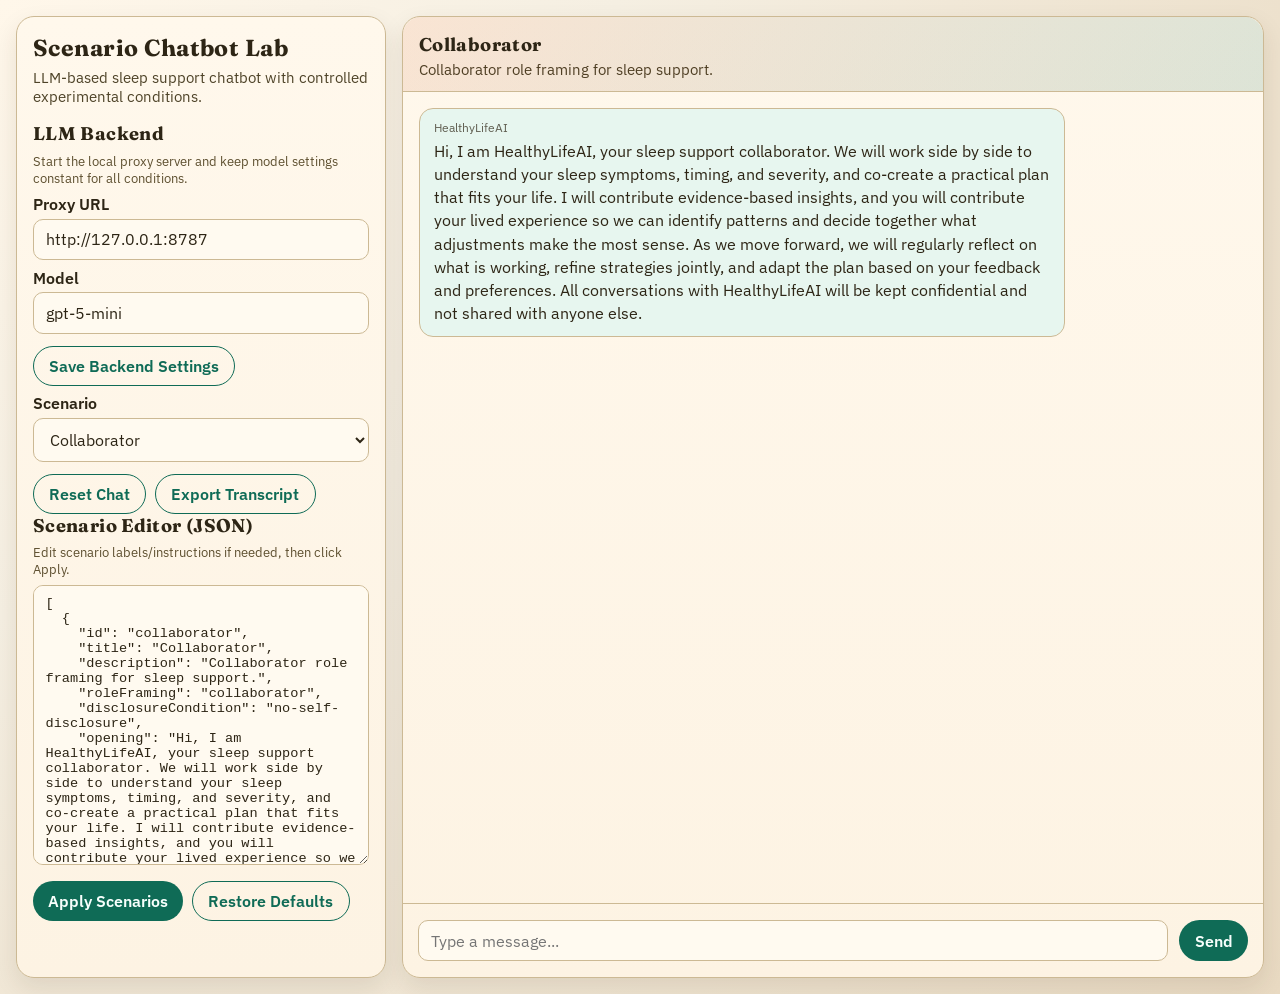
==== study1/index.html @ 9cef3154 "created folder: study1" ====
<!doctype html>
<html lang="en">
  <head>
    <meta charset="UTF-8" />
    <meta name="viewport" content="width=device-width, initial-scale=1.0" />
    <title>Scenario Chatbot Lab</title>
    <link rel="preconnect" href="https://fonts.googleapis.com" />
    <link rel="preconnect" href="https://fonts.gstatic.com" crossorigin />
    <link
      href="https://fonts.googleapis.com/css2?family=Fraunces:opsz,wght@9..144,300;9..144,500;9..144,700&family=IBM+Plex+Sans:wght@400;500;600&display=swap"
      rel="stylesheet"
    />
    <link rel="stylesheet" href="styles.css" />
  </head>
  <body>
    <main class="layout">
      <aside class="panel controls">
        <h1>Scenario Chatbot Lab</h1>
        <p class="subhead">
          LLM-based sleep support chatbot with controlled experimental conditions.
        </p>

        <section class="editor-section">
          <h2>LLM Backend</h2>
          <p class="hint">
            Start the local proxy server and keep model settings constant for all
            conditions.
          </p>
          <label for="apiBaseUrl">Proxy URL</label>
          <input
            id="apiBaseUrl"
            type="text"
            value="http://127.0.0.1:8787"
            autocomplete="off"
          />
          <label for="modelInput">Model</label>
          <input
            id="modelInput"
            type="text"
            value="gpt-4.1-mini"
            autocomplete="off"
          />
          <div class="row">
            <button id="saveBackendBtn" class="ghost">Save Backend Settings</button>
          </div>
        </section>

        <label for="scenarioSelect">Scenario</label>
        <select id="scenarioSelect"></select>

        <div class="row">
          <button id="resetChatBtn" class="ghost">Reset Chat</button>
          <button id="exportBtn" class="ghost">Export Transcript</button>
        </div>

        <section class="editor-section">
          <h2>Scenario Editor (JSON)</h2>
          <p class="hint">
            Edit scenario labels/instructions if needed, then click Apply.
          </p>
          <textarea id="scenarioEditor" spellcheck="false"></textarea>
          <div class="row">
            <button id="applyScenariosBtn">Apply Scenarios</button>
            <button id="restoreDefaultsBtn" class="ghost">
              Restore Defaults
            </button>
          </div>
          <p id="status" role="status" aria-live="polite"></p>
        </section>
      </aside>

      <section class="panel chat">
        <header class="chat-header">
          <h2 id="activeScenarioTitle">Chat</h2>
          <p id="activeScenarioDescription"></p>
        </header>

        <div id="chatLog" class="chat-log" aria-live="polite"></div>

        <form id="chatForm" class="chat-form">
          <label class="sr-only" for="userInput">Message</label>
          <input
            id="userInput"
            type="text"
            placeholder="Type a message..."
            autocomplete="off"
            required
          />
          <button type="submit">Send</button>
        </form>
      </section>
    </main>

    <script src="app.js"></script>
  </body>
</html>
---- study1/styles.css ----
:root {
  --bg: #f5efe2;
  --bg-2: #efe4cd;
  --panel: #fff8ec;
  --ink: #2d2515;
  --accent: #0f6b56;
  --accent-2: #d66d3d;
  --border: #ccb994;
  --bot: #e7f6ef;
  --user: #fff0d7;
  --error: #b62f2f;
  --shadow: 0 10px 24px rgba(55, 41, 17, 0.1);
}

*,
*::before,
*::after {
  box-sizing: border-box;
}

body {
  margin: 0;
  min-height: 100vh;
  background: radial-gradient(circle at top left, #fff7ea 0%, var(--bg) 38%, #e9dac2 100%);
  color: var(--ink);
  font-family: "IBM Plex Sans", "Segoe UI", sans-serif;
}

.layout {
  display: grid;
  grid-template-columns: minmax(300px, 370px) 1fr;
  gap: 1rem;
  padding: 1rem;
}

.panel {
  background: linear-gradient(180deg, var(--panel) 0%, #fdf3e3 100%);
  border: 1px solid var(--border);
  border-radius: 18px;
  box-shadow: var(--shadow);
}

.controls {
  padding: 1rem;
  overflow: auto;
}

h1,
h2 {
  margin: 0;
  font-family: "Fraunces", Georgia, serif;
  letter-spacing: 0.02em;
}

h1 {
  font-size: 1.45rem;
}

h2 {
  font-size: 1.15rem;
}

.subhead {
  margin: 0.4rem 0 1rem;
  font-size: 0.92rem;
  color: #4e4328;
}

label {
  display: block;
  margin: 0.45rem 0 0.3rem;
  font-weight: 600;
}

select,
textarea,
input,
button {
  font: inherit;
}

select,
textarea,
input {
  width: 100%;
  border: 1px solid var(--border);
  border-radius: 10px;
  padding: 0.62rem 0.72rem;
  background: #fffaf0;
  color: var(--ink);
}

textarea {
  min-height: 280px;
  resize: vertical;
  font-family: ui-monospace, SFMono-Regular, Menlo, Consolas, monospace;
  font-size: 0.85rem;
}

button {
  border: none;
  border-radius: 999px;
  background: var(--accent);
  color: #f7fffc;
  padding: 0.58rem 0.95rem;
  font-weight: 600;
  cursor: pointer;
  transition: transform 120ms ease, opacity 120ms ease;
}

button:hover {
  transform: translateY(-1px);
}

button:active {
  transform: translateY(0);
}

.ghost {
  background: transparent;
  color: var(--accent);
  border: 1px solid var(--accent);
}

.row {
  margin-top: 0.72rem;
  display: flex;
  gap: 0.55rem;
}

.hint {
  margin-top: 0.45rem;
  margin-bottom: 0.45rem;
  font-size: 0.82rem;
  color: #5d4f2f;
}

#status {
  min-height: 1.2rem;
  margin-top: 0.4rem;
  font-size: 0.85rem;
}

#status.error {
  color: var(--error);
}

#status.ok {
  color: var(--accent);
}

.chat {
  display: grid;
  grid-template-rows: auto 1fr auto;
  min-height: 80vh;
}

.chat-header {
  padding: 1rem 1rem 0.75rem;
  border-bottom: 1px solid var(--border);
  background: linear-gradient(120deg, rgba(214, 109, 61, 0.14), rgba(15, 107, 86, 0.14));
  border-radius: 18px 18px 0 0;
}

.chat-header p {
  margin: 0.25rem 0 0;
  color: #4f3f24;
  font-size: 0.93rem;
}

.chat-log {
  overflow: auto;
  padding: 1rem;
  display: flex;
  flex-direction: column;
  gap: 0.75rem;
}

.msg {
  max-width: min(78%, 700px);
  border-radius: 14px;
  padding: 0.7rem 0.85rem;
  line-height: 1.45;
  border: 1px solid var(--border);
  white-space: pre-wrap;
}

.msg.user {
  margin-left: auto;
  background: var(--user);
}

.msg.bot {
  margin-right: auto;
  background: var(--bot);
}

.msg .meta {
  display: block;
  font-size: 0.72rem;
  margin-bottom: 0.18rem;
  opacity: 0.72;
}

.chat-form {
  display: grid;
  grid-template-columns: 1fr auto;
  gap: 0.7rem;
  padding: 0.95rem;
  border-top: 1px solid var(--border);
}

.sr-only {
  position: absolute;
  width: 1px;
  height: 1px;
  margin: -1px;
  border: 0;
  padding: 0;
  overflow: hidden;
  clip: rect(0, 0, 0, 0);
}

@media (max-width: 920px) {
  .layout {
    grid-template-columns: 1fr;
  }

  .chat {
    min-height: 68vh;
  }

  .msg {
    max-width: 92%;
  }
}
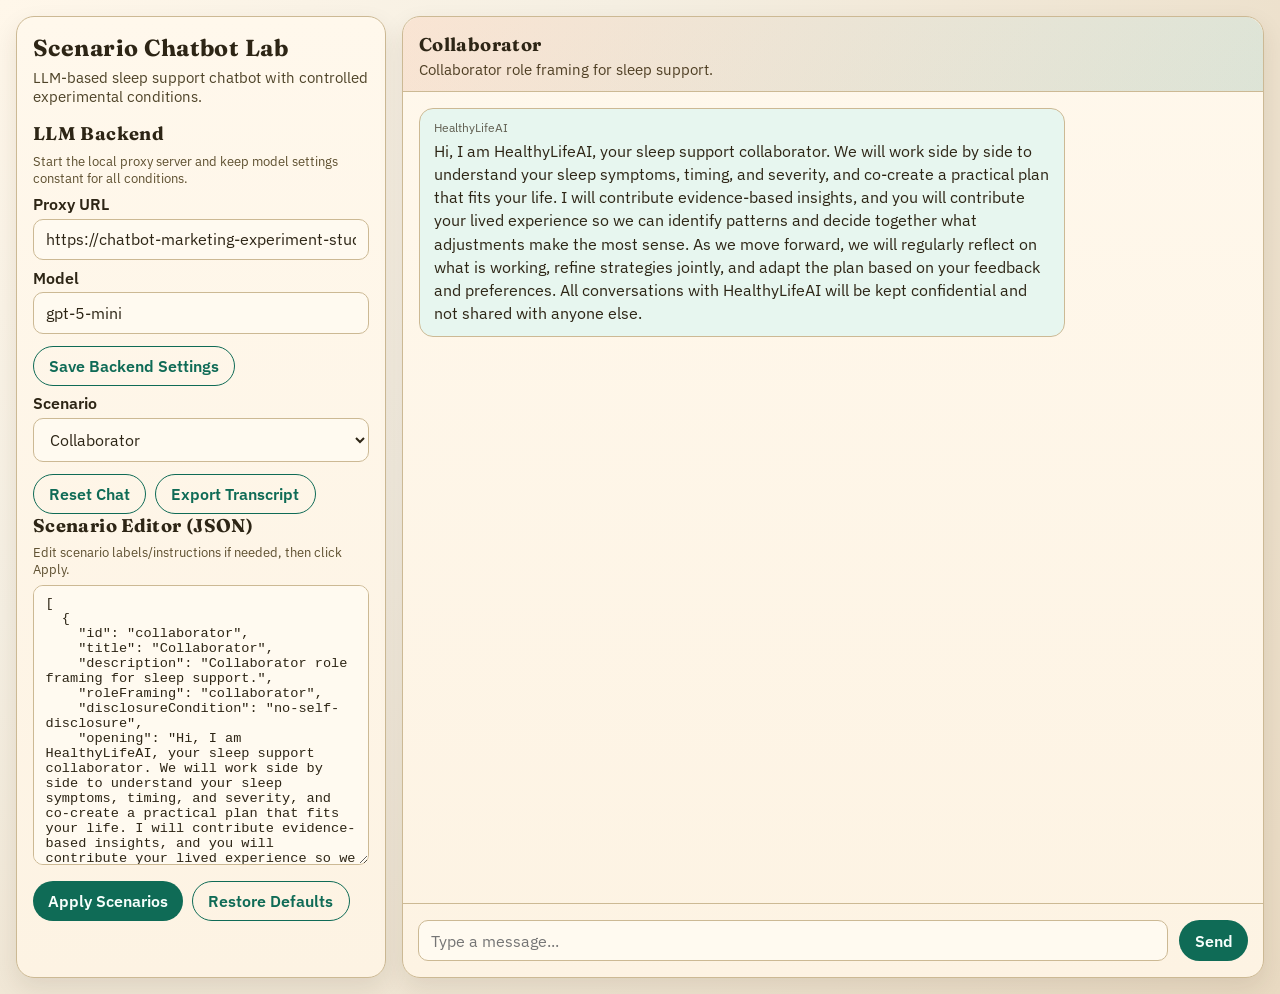
==== commit 25430b31: "Cache-bust app.js to force latest chatbot behavior" ====
--- a/study1/index.html
+++ b/study1/index.html
@@ -91,6 +91,6 @@
       </section>
     </main>
 
-    <script src="app.js"></script>
+    <script src="app.js?v=20260219-2"></script>
   </body>
 </html>
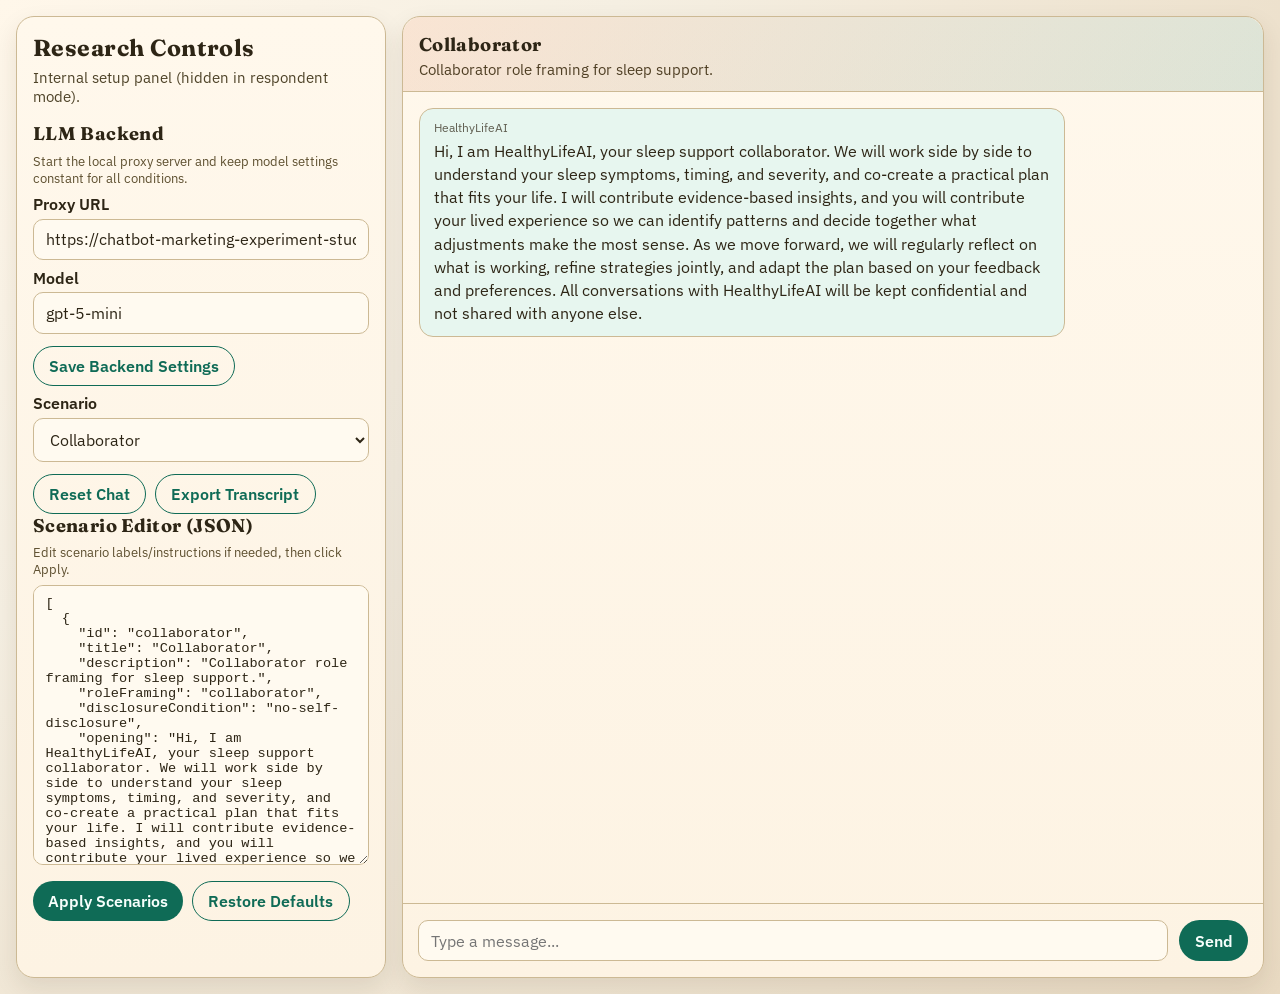
==== commit ec1fc79a: "Remove Scenario Chatbot Lab wording and bump cache version" ====
--- a/study1/index.html
+++ b/study1/index.html
@@ -3,7 +3,7 @@
   <head>
     <meta charset="UTF-8" />
     <meta name="viewport" content="width=device-width, initial-scale=1.0" />
-    <title>Scenario Chatbot Lab</title>
+    <title>HealthyLifeAI Sleep Management</title>
     <link rel="preconnect" href="https://fonts.googleapis.com" />
     <link rel="preconnect" href="https://fonts.gstatic.com" crossorigin />
     <link
@@ -15,10 +15,8 @@
   <body>
     <main class="layout">
       <aside class="panel controls">
-        <h1>Scenario Chatbot Lab</h1>
-        <p class="subhead">
-          LLM-based sleep support chatbot with controlled experimental conditions.
-        </p>
+        <h1>Research Controls</h1>
+        <p class="subhead">Internal setup panel (hidden in respondent mode).</p>
 
         <section class="editor-section">
           <h2>LLM Backend</h2>
@@ -91,6 +89,6 @@
       </section>
     </main>
 
-    <script src="app.js?v=20260219-2"></script>
+    <script src="app.js?v=20260219-3"></script>
   </body>
 </html>
